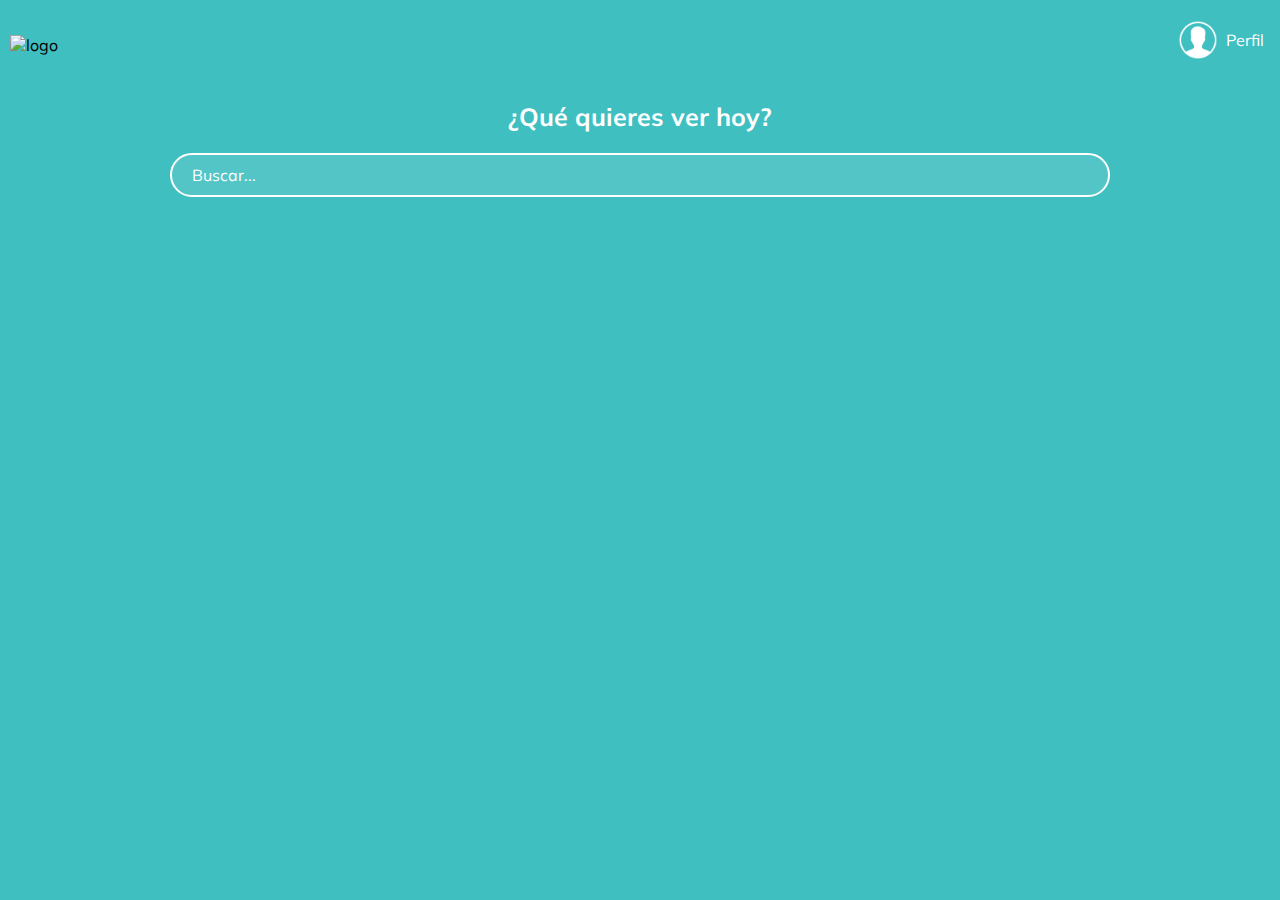
==== index.html @ 25638753 "Rename platzivideo por index" ====
<!DOCTYPE html>
<html lang="en">
<head>
    <meta charset="UTF-8">
    <meta name="viewport" content="width=device-width, initial-scale=1.0">
    <meta http-equiv="X-UA-Compatible" content="ie=edge">
    <link href="https://fonts.googleapis.com/css?family=Muli&display=swap" rel="stylesheet"> 
    <title>Platzi Video</title>
</head>
<style>
    body {
        margin: 0px;
        background-color: #40bfc1;
        font-family: 'Muli', sans-serif;
    }
    .header {
        background-color: #40bfc1;
        width: 100%;
        height: 80px;
        display: flex;
        justify-content: space-between;
        align-items: center;
    }
    .header__img {
        width: 200px;
        margin-left: 10px;
        margin-top: 10px;
    }
    .header__menu {
        margin-right: 8px;
    }
    .header__menu--profile {
        margin-right: 8px;
        /* width: 40px; */
        display: flex;
        align-items: center;
    }
    .header__menu--profile img {
        margin-right: 8px;
        width: 40px;
    }
    .header__menu--profile p {
        margin: 0px;
        color: white;
    }
    .header__menu ul {
        display: none;
        list-style: none;
        padding: 0px;
        position: absolute;
        width: 100px;
        text-align: right;
        margin: 0px 0px 0px -14px;
    }
    .header__menu:hover ul, ul:hover {
        display: block;
    }
    .header__menu li {
        margin: 5px 0px;
    }
    .header__menu li a {
        color: white;
        text-decoration: none;
    }
    .header__menu li a:hover {
        text-decoration: underline;
    }
    .main {
        height: 300px;
        text-align: center;
    }
    .main__title {
        color: white;
        font-size: 25px;
    }
    .input {
        background-color: rgba(255, 255, 255, 0.1);
        border: 2px solid white;
        border-radius: 25px;
        color: white;
        font-family: 'Muli', sans-serif;
        font-size: 16px;
        height: 40px;
        padding: 0px 20px;
        width: 70%;
        outline: none;
    }
    ::placeholder {
        color: white;
    }
</style>
<body>
    <header class="header">
        <img class="header__img" src="file:///Users/codi/platzi/2_Curso_Forntend_Developer/logo.png" alt="logo">
        <div class="header__menu">
            <div class="header__menu--profile">
                <img src="./perfil-icon.png" alt="user">
                <p>Perfil</p>
            </div>
            <ul>
                <li><a href="/">Cuenta</a></li>
                <li><a href="/">Cerrar Sesión</a></li>
            </ul>
        </div>
    </header>
    <section class="main">
        <h2 class="main__title">¿Qué quieres ver hoy?</h2>
        <input class="input" type="text" placeholder="Buscar...">
    </section>
    <section class="carousel">
        <div class="carousel__container">
            <div class="carousel__item">

            </div>
        </div>
    </section>
</body>
</html>
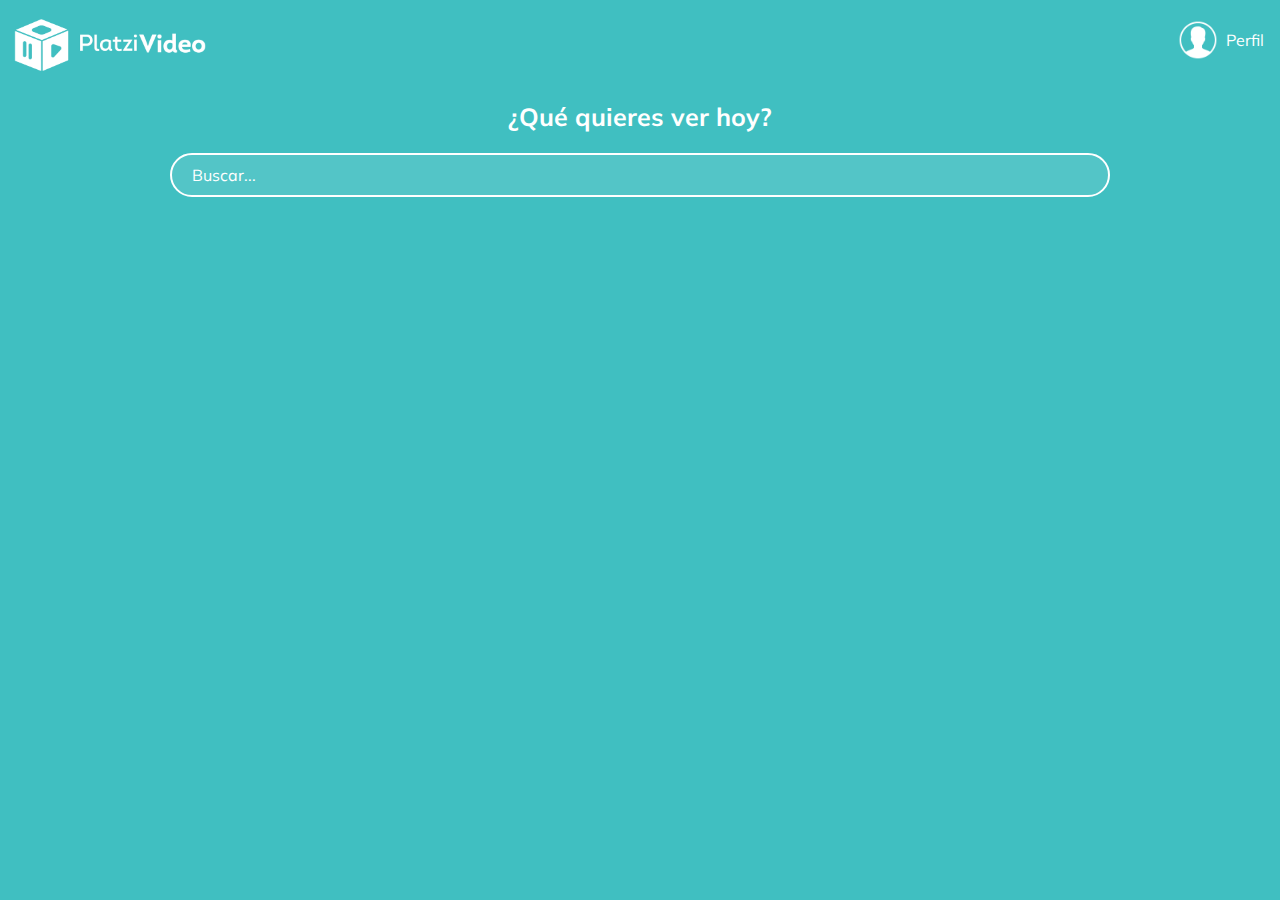
==== commit a62ba1d0: "Actualizando ruta de logo" ====
--- a/index.html
+++ b/index.html
@@ -91,7 +91,7 @@
 </style>
 <body>
     <header class="header">
-        <img class="header__img" src="file:///Users/codi/platzi/2_Curso_Forntend_Developer/logo.png" alt="logo">
+        <img class="header__img" src="logo.png" alt="logo">
         <div class="header__menu">
             <div class="header__menu--profile">
                 <img src="./perfil-icon.png" alt="user">
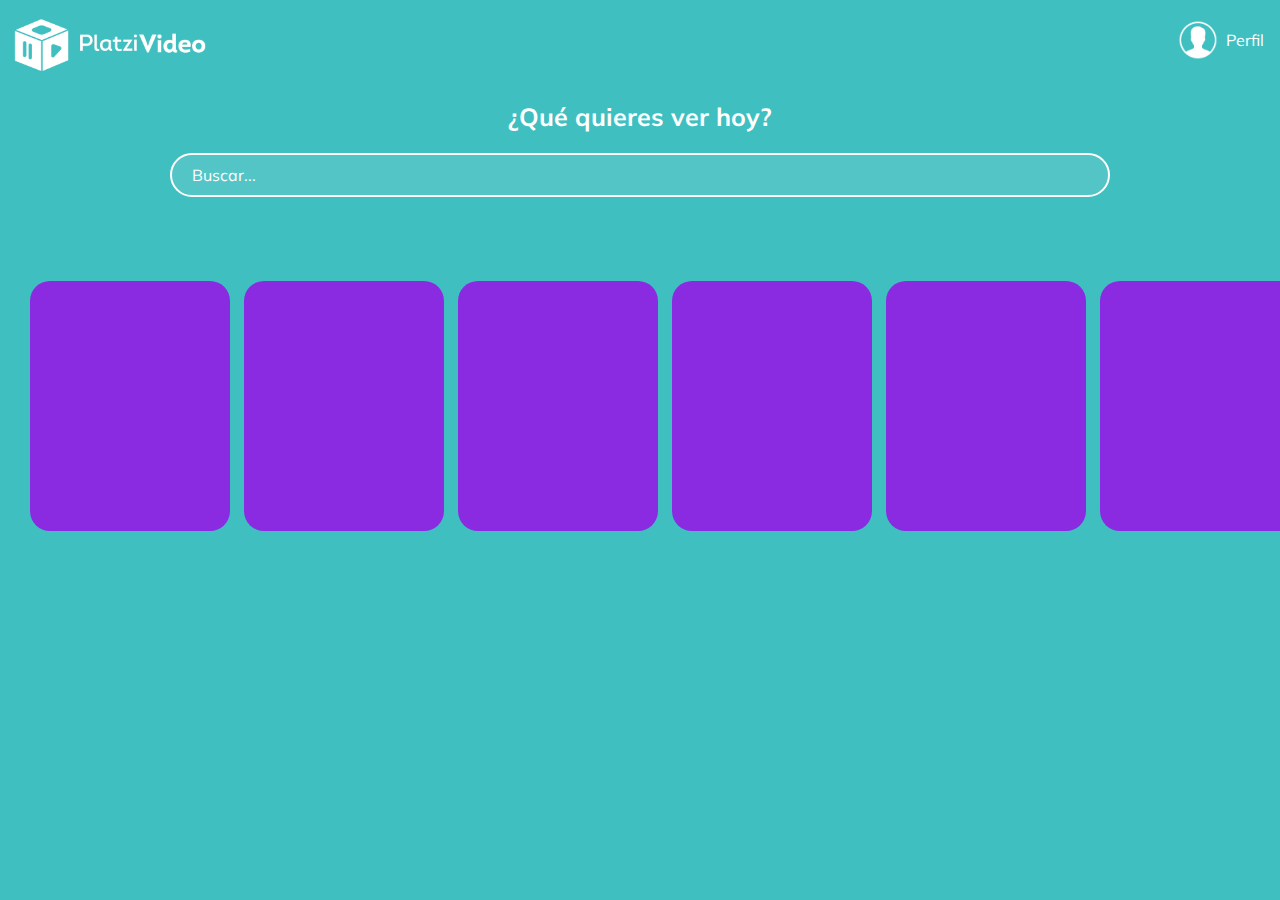
==== commit 55cb882c: "Creación de un carousel de imágenes con CSEstructura principal" ====
--- a/index.html
+++ b/index.html
@@ -66,7 +66,7 @@
         text-decoration: underline;
     }
     .main {
-        height: 300px;
+        height: 100px;
         text-align: center;
     }
     .main__title {
@@ -87,6 +87,40 @@
     }
     ::placeholder {
         color: white;
+    }
+    .carousel {
+        width: 100%;
+        overflow: scroll;
+        padding: 10px 30px;
+        position: relative;
+        margin: 0;
+    }
+    .carousel__container {
+        white-space: nowrap;
+        margin: 70px 0;
+        padding-bottom: 10px;
+    }
+    .carousel__item {
+        background-color: blueviolet;
+        width: 200px;
+        height: 250px;
+        border-radius: 20px;
+        overflow: hidden;
+        margin-right: 10px;
+        display: inline-block;
+        cursor: pointer;
+        transition: 450ms all;
+        transform-origin: center left;
+    }
+    .carousel__item:hover ~ .carousel__item{
+        transform: translate3d(60px, 0, 0);
+    }
+    .carousel__container:hover .carousel__item {
+        opacity: 0.3;
+    }
+    .carousel__container:hover .carousel__item:hover {
+        transform: scale(1.3);
+        opacity: 1;
     }
 </style>
 <body>
@@ -109,9 +143,15 @@
     </section>
     <section class="carousel">
         <div class="carousel__container">
-            <div class="carousel__item">
-
-            </div>
+            <div class="carousel__item"></div>
+            <div class="carousel__item"></div>
+            <div class="carousel__item"></div>
+            <div class="carousel__item"></div>
+            <div class="carousel__item"></div>
+            <div class="carousel__item"></div>
+            <div class="carousel__item"></div>
+            <div class="carousel__item"></div>
+            <div class="carousel__item"></div>
         </div>
     </section>
 </body>
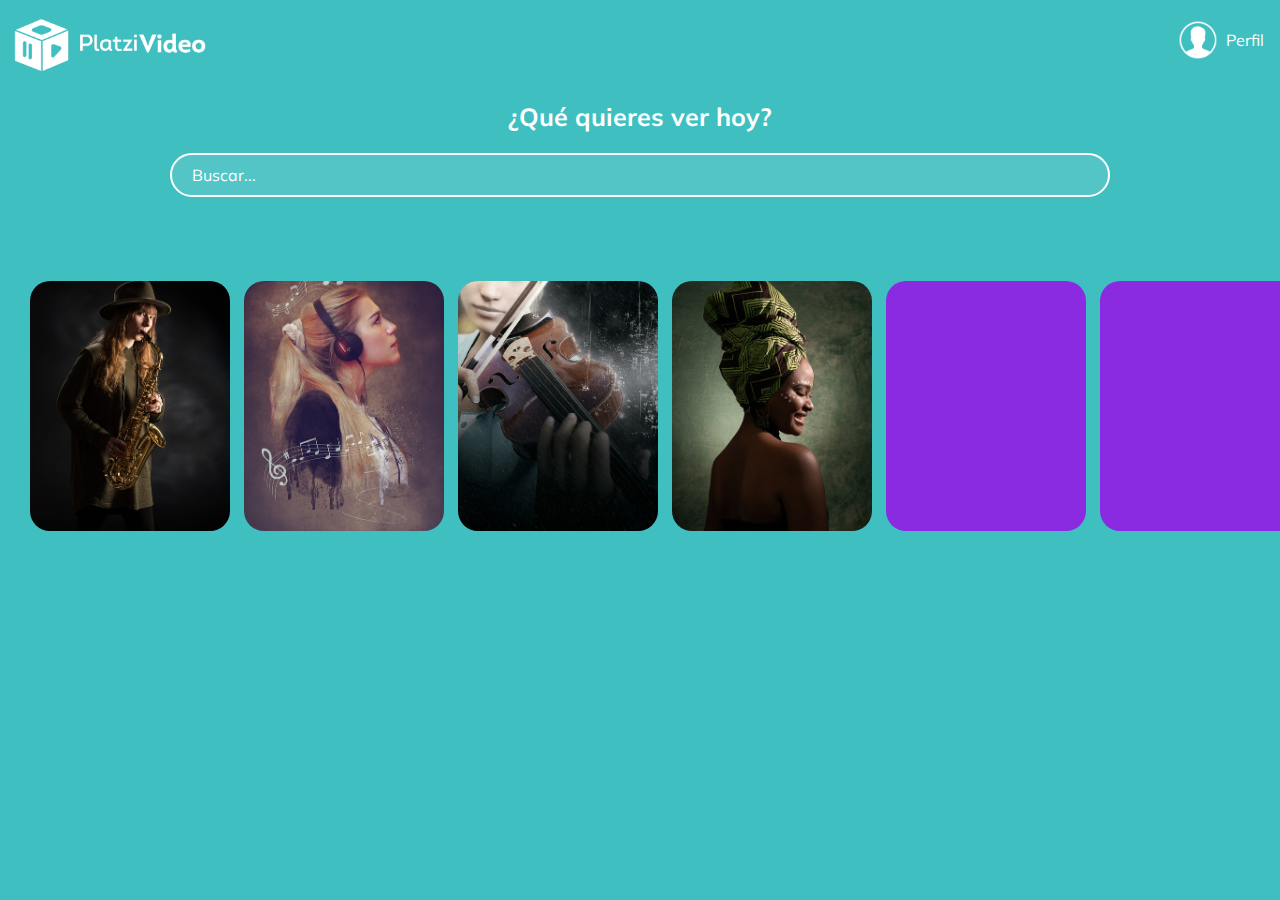
==== commit d8353c30: "Creación de un carousel de imagenes con CSS. Detalles de cada item" ====
--- a/index.html
+++ b/index.html
@@ -100,7 +100,7 @@
         margin: 70px 0;
         padding-bottom: 10px;
     }
-    .carousel__item {
+    .carousel-item {
         background-color: blueviolet;
         width: 200px;
         height: 250px;
@@ -108,20 +108,57 @@
         overflow: hidden;
         margin-right: 10px;
         display: inline-block;
-        cursor: pointer;
+        cursor: crosshair;
         transition: 450ms all;
         transform-origin: center left;
-    }
-    .carousel__item:hover ~ .carousel__item{
+        position: relative;
+    }
+    .carousel-item:hover ~ .carousel-item{
         transform: translate3d(60px, 0, 0);
     }
-    .carousel__container:hover .carousel__item {
+    .carousel__container:hover .carousel-item {
         opacity: 0.3;
     }
-    .carousel__container:hover .carousel__item:hover {
+    .carousel__container:hover .carousel-item:hover {
         transform: scale(1.3);
         opacity: 1;
     }
+    .carousel-item__img {
+        width: 200px;
+        height: 250px;
+        /* Para recuperar tamaño original de img */
+        object-fit: cover;
+    }
+    .carousel-item__details {
+        background: linear-gradient(to top, rgba(0,0,0,0.9) 0%, rgba(0,0,0,0) 100%);
+        font-size: 10px;
+        opacity: 0;
+        transition: 450ms opacity;
+        padding: 10px;
+        position: absolute;
+        top: 1;
+        left: 0;
+        right: 0;
+        bottom: 0;
+    }
+    .carousel-item:hover .carousel-item__details{
+        opacity: 1;
+    }
+    .carousel-item__details img {
+        width: 20px;
+        cursor: pointer;
+    }
+    .carousel-item__details p {
+        color: white;
+        margin: 3px 0 0 0;
+    }
+    .carousel-item__details--title{
+        font-size: 10px;
+    }
+    .carousel-item__details--subtitle{
+        font-size: 7px;
+    }
+
 </style>
 <body>
     <header class="header">
@@ -143,15 +180,55 @@
     </section>
     <section class="carousel">
         <div class="carousel__container">
-            <div class="carousel__item"></div>
-            <div class="carousel__item"></div>
-            <div class="carousel__item"></div>
-            <div class="carousel__item"></div>
-            <div class="carousel__item"></div>
-            <div class="carousel__item"></div>
-            <div class="carousel__item"></div>
-            <div class="carousel__item"></div>
-            <div class="carousel__item"></div>
+            <div class="carousel-item">
+                <img class="carousel-item__img" src="img/1.jpg" alt="random">
+                <div class="carousel-item__details">
+                    <div>
+                        <img src="https://img.icons8.com/flat_round/64/000000/plus.png" alt="play">
+                        <img src="https://img.icons8.com/flat_round/64/000000/play--v1.png" alt="plus">
+                    </div>
+                    <p class="carousel-item__details--title">Título descriptivo</p>
+                    <p class="carousel-item__details--subtitle">2019 16+ 114 minutos</p>
+                </div>
+            </div>
+            <div class="carousel-item">
+                <img class="carousel-item__img" src="img/2.jpg" alt="random">
+                <div class="carousel-item__details">
+                    <div>
+                        <img src="https://img.icons8.com/flat_round/64/000000/plus.png" alt="play">
+                        <img src="https://img.icons8.com/flat_round/64/000000/play--v1.png" alt="plus">
+                    </div>
+                    <p class="carousel-item__details--title">Título descriptivo</p>
+                    <p class="carousel-item__details--subtitle">2019 16+ 114 minutos</p>
+                </div>
+            </div>
+            <div class="carousel-item">
+                <img class="carousel-item__img" src="img/3.jpg" alt="random">
+                <div class="carousel-item__details">
+                    <div>
+                        <img src="https://img.icons8.com/flat_round/64/000000/plus.png" alt="play">
+                        <img src="https://img.icons8.com/flat_round/64/000000/play--v1.png" alt="plus">
+                    </div>
+                    <p class="carousel-item__details--title">Título descriptivo</p>
+                    <p class="carousel-item__details--subtitle">2019 16+ 114 minutos</p>
+                </div>
+            </div>
+            <div class="carousel-item">
+                <img class="carousel-item__img" src="img/4.jpg" alt="random">
+                <div class="carousel-item__details">
+                    <div>
+                        <img src="https://img.icons8.com/flat_round/64/000000/plus.png" alt="play">
+                        <img src="https://img.icons8.com/flat_round/64/000000/play--v1.png" alt="plus">
+                    </div>
+                    <p class="carousel-item__details--title">Título descriptivo</p>
+                    <p class="carousel-item__details--subtitle">2019 16+ 114 minutos</p>
+                </div>
+            </div>
+            <div class="carousel-item"></div>
+            <div class="carousel-item"></div>
+            <div class="carousel-item"></div>
+            <div class="carousel-item"></div>
+            <div class="carousel-item"></div>
         </div>
     </section>
 </body>
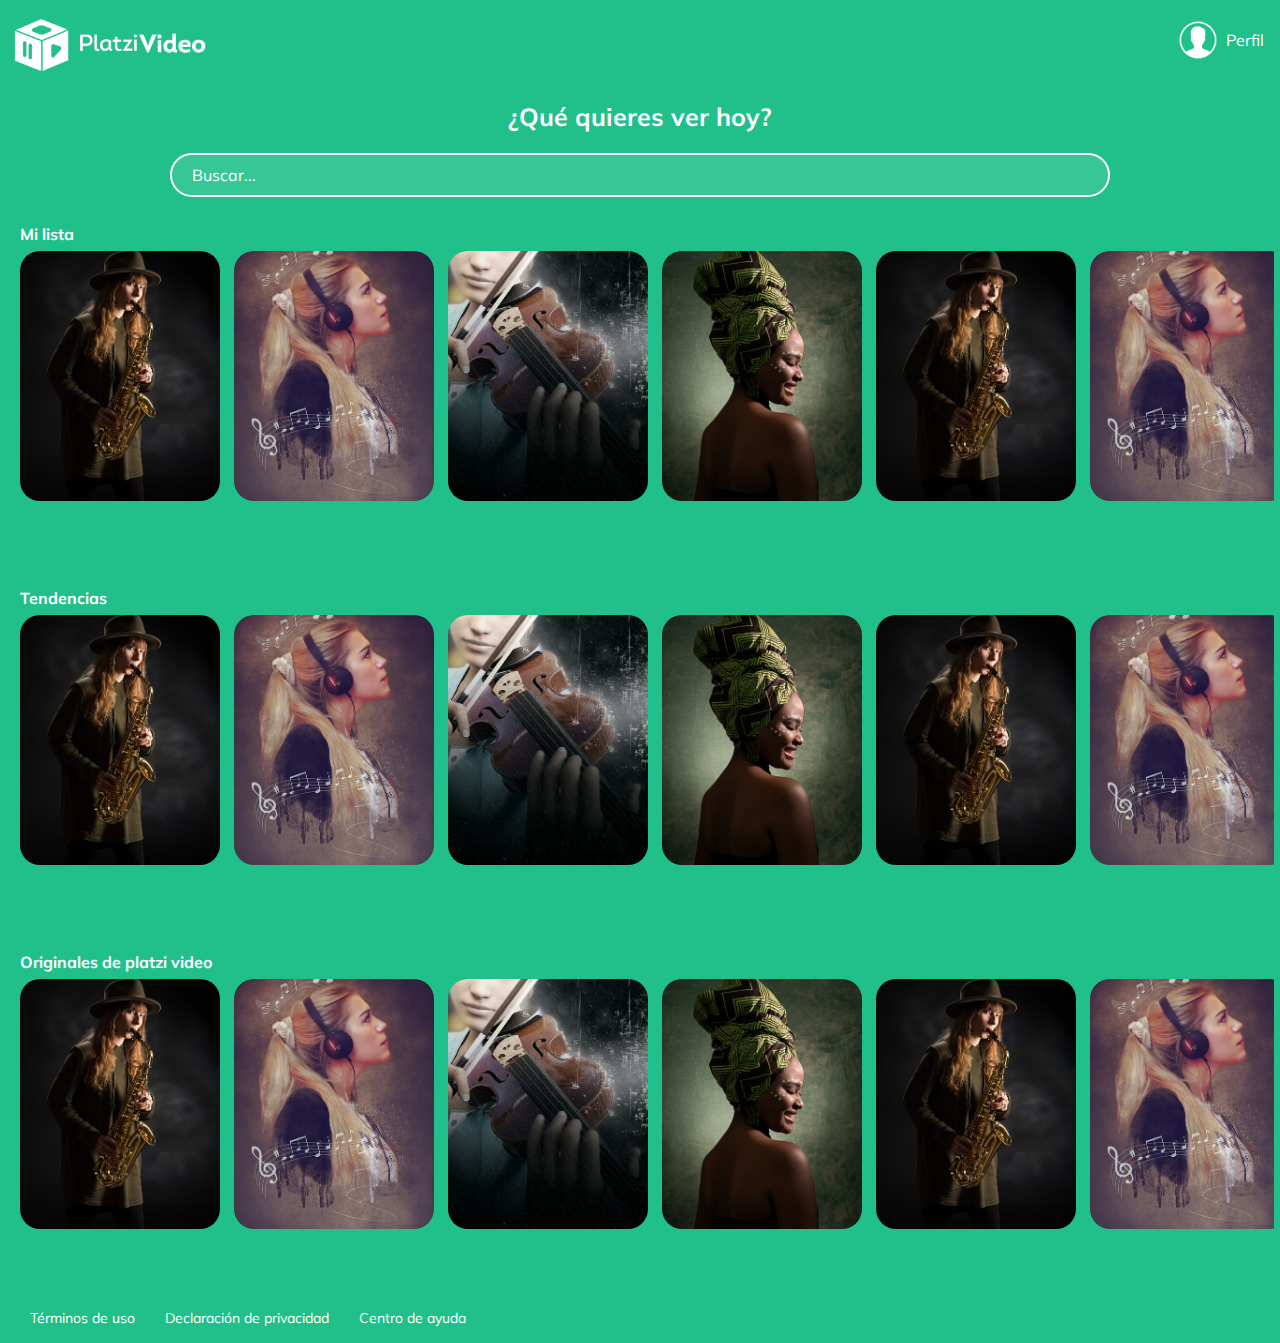
==== commit ee86ab01: "Creacion de sigin, sigup y 404" ====
--- a/index.html
+++ b/index.html
@@ -1,235 +1,319 @@
 <!DOCTYPE html>
 <html lang="en">
-<head>
-    <meta charset="UTF-8">
-    <meta name="viewport" content="width=device-width, initial-scale=1.0">
-    <meta http-equiv="X-UA-Compatible" content="ie=edge">
-    <link href="https://fonts.googleapis.com/css?family=Muli&display=swap" rel="stylesheet"> 
-    <title>Platzi Video</title>
-</head>
-<style>
-    body {
-        margin: 0px;
-        background-color: #40bfc1;
-        font-family: 'Muli', sans-serif;
-    }
-    .header {
-        background-color: #40bfc1;
-        width: 100%;
-        height: 80px;
-        display: flex;
-        justify-content: space-between;
-        align-items: center;
-    }
-    .header__img {
-        width: 200px;
-        margin-left: 10px;
-        margin-top: 10px;
-    }
-    .header__menu {
-        margin-right: 8px;
-    }
-    .header__menu--profile {
-        margin-right: 8px;
-        /* width: 40px; */
-        display: flex;
-        align-items: center;
-    }
-    .header__menu--profile img {
-        margin-right: 8px;
-        width: 40px;
-    }
-    .header__menu--profile p {
-        margin: 0px;
-        color: white;
-    }
-    .header__menu ul {
-        display: none;
-        list-style: none;
-        padding: 0px;
-        position: absolute;
-        width: 100px;
-        text-align: right;
-        margin: 0px 0px 0px -14px;
-    }
-    .header__menu:hover ul, ul:hover {
-        display: block;
-    }
-    .header__menu li {
-        margin: 5px 0px;
-    }
-    .header__menu li a {
-        color: white;
-        text-decoration: none;
-    }
-    .header__menu li a:hover {
-        text-decoration: underline;
-    }
-    .main {
-        height: 100px;
-        text-align: center;
-    }
-    .main__title {
-        color: white;
-        font-size: 25px;
-    }
-    .input {
-        background-color: rgba(255, 255, 255, 0.1);
-        border: 2px solid white;
-        border-radius: 25px;
-        color: white;
-        font-family: 'Muli', sans-serif;
-        font-size: 16px;
-        height: 40px;
-        padding: 0px 20px;
-        width: 70%;
-        outline: none;
-    }
-    ::placeholder {
-        color: white;
-    }
-    .carousel {
-        width: 100%;
-        overflow: scroll;
-        padding: 10px 30px;
-        position: relative;
-        margin: 0;
-    }
-    .carousel__container {
-        white-space: nowrap;
-        margin: 70px 0;
-        padding-bottom: 10px;
-    }
-    .carousel-item {
-        background-color: blueviolet;
-        width: 200px;
-        height: 250px;
-        border-radius: 20px;
-        overflow: hidden;
-        margin-right: 10px;
-        display: inline-block;
-        cursor: crosshair;
-        transition: 450ms all;
-        transform-origin: center left;
-        position: relative;
-    }
-    .carousel-item:hover ~ .carousel-item{
-        transform: translate3d(60px, 0, 0);
-    }
-    .carousel__container:hover .carousel-item {
-        opacity: 0.3;
-    }
-    .carousel__container:hover .carousel-item:hover {
-        transform: scale(1.3);
-        opacity: 1;
-    }
-    .carousel-item__img {
-        width: 200px;
-        height: 250px;
-        /* Para recuperar tamaño original de img */
-        object-fit: cover;
-    }
-    .carousel-item__details {
-        background: linear-gradient(to top, rgba(0,0,0,0.9) 0%, rgba(0,0,0,0) 100%);
-        font-size: 10px;
-        opacity: 0;
-        transition: 450ms opacity;
-        padding: 10px;
-        position: absolute;
-        top: 1;
-        left: 0;
-        right: 0;
-        bottom: 0;
-    }
-    .carousel-item:hover .carousel-item__details{
-        opacity: 1;
-    }
-    .carousel-item__details img {
-        width: 20px;
-        cursor: pointer;
-    }
-    .carousel-item__details p {
-        color: white;
-        margin: 3px 0 0 0;
-    }
-    .carousel-item__details--title{
-        font-size: 10px;
-    }
-    .carousel-item__details--subtitle{
-        font-size: 7px;
-    }
-
-</style>
-<body>
-    <header class="header">
-        <img class="header__img" src="logo.png" alt="logo">
-        <div class="header__menu">
-            <div class="header__menu--profile">
-                <img src="./perfil-icon.png" alt="user">
-                <p>Perfil</p>
+    <head>
+        <meta charset="UTF-8">
+        <meta name="viewport" content="width=device-width, initial-scale=1.0">
+        <meta http-equiv="X-UA-Compatible" content="ie=edge">
+        <link href="https://fonts.googleapis.com/css?family=Muli&display=swap" rel="stylesheet"> 
+        <link rel="stylesheet" href="./styles.css">
+        <title>Platzi Video</title>
+    </head>
+    <body>
+        <header class="header">
+            <img class="header__img" src="./assets/logo.png" alt="logo">
+            <div class="header__menu">
+                <div class="header__menu--profile">
+                    <img src="./assets/perfil-icon.png" alt="user">
+                    <p>Perfil</p>
+                </div>
+                <ul>
+                    <li><a href="/">Cuenta</a></li>
+                    <li><a href="/">Cerrar Sesión</a></li>
+                </ul>
             </div>
-            <ul>
-                <li><a href="/">Cuenta</a></li>
-                <li><a href="/">Cerrar Sesión</a></li>
-            </ul>
-        </div>
-    </header>
-    <section class="main">
-        <h2 class="main__title">¿Qué quieres ver hoy?</h2>
-        <input class="input" type="text" placeholder="Buscar...">
-    </section>
-    <section class="carousel">
-        <div class="carousel__container">
-            <div class="carousel-item">
-                <img class="carousel-item__img" src="img/1.jpg" alt="random">
-                <div class="carousel-item__details">
-                    <div>
-                        <img src="https://img.icons8.com/flat_round/64/000000/plus.png" alt="play">
-                        <img src="https://img.icons8.com/flat_round/64/000000/play--v1.png" alt="plus">
-                    </div>
-                    <p class="carousel-item__details--title">Título descriptivo</p>
-                    <p class="carousel-item__details--subtitle">2019 16+ 114 minutos</p>
+        </header>
+        <section class="main">
+            <h2 class="main__title">¿Qué quieres ver hoy?</h2>
+            <input class="input" type="text" placeholder="Buscar...">
+        </section>      
+
+        <section class="carousel">
+            <h2 class="categories__title">Mi lista</h2>
+            <div class="carousel__container">
+                <div class="carousel-item">
+                    <img class="carousel-item__img" src="./assets/1.jpg" alt="random">
+                    <div class="carousel-item__details">
+                        <div>
+                            <img src="https://img.icons8.com/flat_round/64/000000/plus.png" alt="play">
+                            <img src="https://img.icons8.com/flat_round/64/000000/play--v1.png" alt="plus">
+                        </div>
+                        <p class="carousel-item__details--title">Título descriptivo</p>
+                        <p class="carousel-item__details--subtitle">2019 16+ 114 minutos</p>
+                    </div>
+                </div>
+                <div class="carousel-item">
+                    <img class="carousel-item__img" src="./assets/2.jpg" alt="random">
+                    <div class="carousel-item__details">
+                        <div>
+                            <img src="https://img.icons8.com/flat_round/64/000000/plus.png" alt="play">
+                            <img src="https://img.icons8.com/flat_round/64/000000/play--v1.png" alt="plus">
+                        </div>
+                        <p class="carousel-item__details--title">Título descriptivo</p>
+                        <p class="carousel-item__details--subtitle">2019 16+ 114 minutos</p>
+                    </div>
+                </div>
+                <div class="carousel-item">
+                    <img class="carousel-item__img" src="./assets/3.jpg" alt="random">
+                    <div class="carousel-item__details">
+                        <div>
+                            <img src="https://img.icons8.com/flat_round/64/000000/plus.png" alt="play">
+                            <img src="https://img.icons8.com/flat_round/64/000000/play--v1.png" alt="plus">
+                        </div>
+                        <p class="carousel-item__details--title">Título descriptivo</p>
+                        <p class="carousel-item__details--subtitle">2019 16+ 114 minutos</p>
+                    </div>
+                </div>
+                <div class="carousel-item">
+                    <img class="carousel-item__img" src="./assets/4.jpg" alt="random">
+                    <div class="carousel-item__details">
+                        <div>
+                            <img src="https://img.icons8.com/flat_round/64/000000/plus.png" alt="play">
+                            <img src="https://img.icons8.com/flat_round/64/000000/play--v1.png" alt="plus">
+                        </div>
+                        <p class="carousel-item__details--title">Título descriptivo</p>
+                        <p class="carousel-item__details--subtitle">2019 16+ 114 minutos</p>
+                    </div>
+                </div>
+                <div class="carousel-item">
+                    <img class="carousel-item__img" src="assets/1.jpg" alt="random">
+                    <div class="carousel-item__details">
+                        <div>
+                            <img src="https://img.icons8.com/flat_round/64/000000/plus.png" alt="play">
+                            <img src="https://img.icons8.com/flat_round/64/000000/play--v1.png" alt="plus">
+                        </div>
+                        <p class="carousel-item__details--title">Título descriptivo</p>
+                        <p class="carousel-item__details--subtitle">2019 16+ 114 minutos</p>
+                    </div>
+                </div>
+                <div class="carousel-item">
+                    <img class="carousel-item__img" src="./assets/2.jpg" alt="random">
+                    <div class="carousel-item__details">
+                        <div>
+                            <img src="https://img.icons8.com/flat_round/64/000000/plus.png" alt="play">
+                            <img src="https://img.icons8.com/flat_round/64/000000/play--v1.png" alt="plus">
+                        </div>
+                        <p class="carousel-item__details--title">Título descriptivo</p>
+                        <p class="carousel-item__details--subtitle">2019 16+ 114 minutos</p>
+                    </div>
+                </div>
+                <div class="carousel-item">
+                    <img class="carousel-item__img" src="./assets/3.jpg" alt="random">
+                    <div class="carousel-item__details">
+                        <div>
+                            <img src="https://img.icons8.com/flat_round/64/000000/plus.png" alt="play">
+                            <img src="https://img.icons8.com/flat_round/64/000000/play--v1.png" alt="plus">
+                        </div>
+                        <p class="carousel-item__details--title">Título descriptivo</p>
+                        <p class="carousel-item__details--subtitle">2019 16+ 114 minutos</p>
+                    </div>
+                </div>
+                <div class="carousel-item">
+                    <img class="carousel-item__img" src="./assets/4.jpg" alt="random">
+                    <div class="carousel-item__details">
+                        <div>
+                            <img src="https://img.icons8.com/flat_round/64/000000/plus.png" alt="play">
+                            <img src="https://img.icons8.com/flat_round/64/000000/play--v1.png" alt="plus">
+                        </div>
+                        <p class="carousel-item__details--title">Título descriptivo</p>
+                        <p class="carousel-item__details--subtitle">2019 16+ 114 minutos</p>
+                    </div>
                 </div>
             </div>
-            <div class="carousel-item">
-                <img class="carousel-item__img" src="img/2.jpg" alt="random">
-                <div class="carousel-item__details">
-                    <div>
-                        <img src="https://img.icons8.com/flat_round/64/000000/plus.png" alt="play">
-                        <img src="https://img.icons8.com/flat_round/64/000000/play--v1.png" alt="plus">
-                    </div>
-                    <p class="carousel-item__details--title">Título descriptivo</p>
-                    <p class="carousel-item__details--subtitle">2019 16+ 114 minutos</p>
+        </section>
+
+        <section class="carousel">
+            <h2 class="categories__title">Tendencias</h2>
+            <div class="carousel__container">
+                <div class="carousel-item">
+                    <img class="carousel-item__img" src="assets/1.jpg" alt="random">
+                    <div class="carousel-item__details">
+                        <div>
+                            <img src="https://img.icons8.com/flat_round/64/000000/plus.png" alt="play">
+                            <img src="https://img.icons8.com/flat_round/64/000000/play--v1.png" alt="plus">
+                        </div>
+                        <p class="carousel-item__details--title">Título descriptivo</p>
+                        <p class="carousel-item__details--subtitle">2019 16+ 114 minutos</p>
+                    </div>
+                </div>
+                <div class="carousel-item">
+                    <img class="carousel-item__img" src="./assets/2.jpg" alt="random">
+                    <div class="carousel-item__details">
+                        <div>
+                            <img src="https://img.icons8.com/flat_round/64/000000/plus.png" alt="play">
+                            <img src="https://img.icons8.com/flat_round/64/000000/play--v1.png" alt="plus">
+                        </div>
+                        <p class="carousel-item__details--title">Título descriptivo</p>
+                        <p class="carousel-item__details--subtitle">2019 16+ 114 minutos</p>
+                    </div>
+                </div>
+                <div class="carousel-item">
+                    <img class="carousel-item__img" src="./assets/3.jpg" alt="random">
+                    <div class="carousel-item__details">
+                        <div>
+                            <img src="https://img.icons8.com/flat_round/64/000000/plus.png" alt="play">
+                            <img src="https://img.icons8.com/flat_round/64/000000/play--v1.png" alt="plus">
+                        </div>
+                        <p class="carousel-item__details--title">Título descriptivo</p>
+                        <p class="carousel-item__details--subtitle">2019 16+ 114 minutos</p>
+                    </div>
+                </div>
+                <div class="carousel-item">
+                    <img class="carousel-item__img" src="./assets/4.jpg" alt="random">
+                    <div class="carousel-item__details">
+                        <div>
+                            <img src="https://img.icons8.com/flat_round/64/000000/plus.png" alt="play">
+                            <img src="https://img.icons8.com/flat_round/64/000000/play--v1.png" alt="plus">
+                        </div>
+                        <p class="carousel-item__details--title">Título descriptivo</p>
+                        <p class="carousel-item__details--subtitle">2019 16+ 114 minutos</p>
+                    </div>
+                </div>
+                <div class="carousel-item">
+                    <img class="carousel-item__img" src="./assets/1.jpg" alt="random">
+                    <div class="carousel-item__details">
+                        <div>
+                            <img src="https://img.icons8.com/flat_round/64/000000/plus.png" alt="play">
+                            <img src="https://img.icons8.com/flat_round/64/000000/play--v1.png" alt="plus">
+                        </div>
+                        <p class="carousel-item__details--title">Título descriptivo</p>
+                        <p class="carousel-item__details--subtitle">2019 16+ 114 minutos</p>
+                    </div>
+                </div>
+                <div class="carousel-item">
+                    <img class="carousel-item__img" src="./assets/2.jpg" alt="random">
+                    <div class="carousel-item__details">
+                        <div>
+                            <img src="https://img.icons8.com/flat_round/64/000000/plus.png" alt="play">
+                            <img src="https://img.icons8.com/flat_round/64/000000/play--v1.png" alt="plus">
+                        </div>
+                        <p class="carousel-item__details--title">Título descriptivo</p>
+                        <p class="carousel-item__details--subtitle">2019 16+ 114 minutos</p>
+                    </div>
+                </div>
+                <div class="carousel-item">
+                    <img class="carousel-item__img" src="./assets/4.jpg" alt="random">
+                    <div class="carousel-item__details">
+                        <div>
+                            <img src="https://img.icons8.com/flat_round/64/000000/plus.png" alt="play">
+                            <img src="https://img.icons8.com/flat_round/64/000000/play--v1.png" alt="plus">
+                        </div>
+                        <p class="carousel-item__details--title">Título descriptivo</p>
+                        <p class="carousel-item__details--subtitle">2019 16+ 114 minutos</p>
+                    </div>
+                </div>
+                <div class="carousel-item">
+                    <img class="carousel-item__img" src="./assets/1.jpg" alt="random">
+                    <div class="carousel-item__details">
+                        <div>
+                            <img src="https://img.icons8.com/flat_round/64/000000/plus.png" alt="play">
+                            <img src="https://img.icons8.com/flat_round/64/000000/play--v1.png" alt="plus">
+                        </div>
+                        <p class="carousel-item__details--title">Título descriptivo</p>
+                        <p class="carousel-item__details--subtitle">2019 16+ 114 minutos</p>
+                    </div>
                 </div>
             </div>
-            <div class="carousel-item">
-                <img class="carousel-item__img" src="img/3.jpg" alt="random">
-                <div class="carousel-item__details">
-                    <div>
-                        <img src="https://img.icons8.com/flat_round/64/000000/plus.png" alt="play">
-                        <img src="https://img.icons8.com/flat_round/64/000000/play--v1.png" alt="plus">
-                    </div>
-                    <p class="carousel-item__details--title">Título descriptivo</p>
-                    <p class="carousel-item__details--subtitle">2019 16+ 114 minutos</p>
+        </section>
+
+        <section class="carousel">
+            <h2 class="categories__title">Originales de platzi video</h2>
+            <div class="carousel__container">
+                <div class="carousel-item">
+                    <img class="carousel-item__img" src="./assets/1.jpg" alt="random">
+                    <div class="carousel-item__details">
+                        <div>
+                            <img src="https://img.icons8.com/flat_round/64/000000/plus.png" alt="play">
+                            <img src="https://img.icons8.com/flat_round/64/000000/play--v1.png" alt="plus">
+                        </div>
+                        <p class="carousel-item__details--title">Título descriptivo</p>
+                        <p class="carousel-item__details--subtitle">2019 16+ 114 minutos</p>
+                    </div>
+                </div>
+                <div class="carousel-item">
+                    <img class="carousel-item__img" src="./assets/2.jpg" alt="random">
+                    <div class="carousel-item__details">
+                        <div>
+                            <img src="https://img.icons8.com/flat_round/64/000000/plus.png" alt="play">
+                            <img src="https://img.icons8.com/flat_round/64/000000/play--v1.png" alt="plus">
+                        </div>
+                        <p class="carousel-item__details--title">Título descriptivo</p>
+                        <p class="carousel-item__details--subtitle">2019 16+ 114 minutos</p>
+                    </div>
+                </div>
+                <div class="carousel-item">
+                    <img class="carousel-item__img" src="./assets/3.jpg" alt="random">
+                    <div class="carousel-item__details">
+                        <div>
+                            <img src="https://img.icons8.com/flat_round/64/000000/plus.png" alt="play">
+                            <img src="https://img.icons8.com/flat_round/64/000000/play--v1.png" alt="plus">
+                        </div>
+                        <p class="carousel-item__details--title">Título descriptivo</p>
+                        <p class="carousel-item__details--subtitle">2019 16+ 114 minutos</p>
+                    </div>
+                </div>
+                <div class="carousel-item">
+                    <img class="carousel-item__img" src="./assets/4.jpg" alt="random">
+                    <div class="carousel-item__details">
+                        <div>
+                            <img src="https://img.icons8.com/flat_round/64/000000/plus.png" alt="play">
+                            <img src="https://img.icons8.com/flat_round/64/000000/play--v1.png" alt="plus">
+                        </div>
+                        <p class="carousel-item__details--title">Título descriptivo</p>
+                        <p class="carousel-item__details--subtitle">2019 16+ 114 minutos</p>
+                    </div>
+                </div>
+                <div class="carousel-item">
+                    <img class="carousel-item__img" src="./assets/1.jpg" alt="random">
+                    <div class="carousel-item__details">
+                        <div>
+                            <img src="https://img.icons8.com/flat_round/64/000000/plus.png" alt="play">
+                            <img src="https://img.icons8.com/flat_round/64/000000/play--v1.png" alt="plus">
+                        </div>
+                        <p class="carousel-item__details--title">Título descriptivo</p>
+                        <p class="carousel-item__details--subtitle">2019 16+ 114 minutos</p>
+                    </div>
+                </div>
+                <div class="carousel-item">
+                    <img class="carousel-item__img" src="./assets/2.jpg" alt="random">
+                    <div class="carousel-item__details">
+                        <div>
+                            <img src="https://img.icons8.com/flat_round/64/000000/plus.png" alt="play">
+                            <img src="https://img.icons8.com/flat_round/64/000000/play--v1.png" alt="plus">
+                        </div>
+                        <p class="carousel-item__details--title">Título descriptivo</p>
+                        <p class="carousel-item__details--subtitle">2019 16+ 114 minutos</p>
+                    </div>
+                </div>
+                <div class="carousel-item">
+                    <img class="carousel-item__img" src="./assets/4.jpg" alt="random">
+                    <div class="carousel-item__details">
+                        <div>
+                            <img src="https://img.icons8.com/flat_round/64/000000/plus.png" alt="play">
+                            <img src="https://img.icons8.com/flat_round/64/000000/play--v1.png" alt="plus">
+                        </div>
+                        <p class="carousel-item__details--title">Título descriptivo</p>
+                        <p class="carousel-item__details--subtitle">2019 16+ 114 minutos</p>
+                    </div>
+                </div>
+                <div class="carousel-item">
+                    <img class="carousel-item__img" src="./assets/3.jpg" alt="random">
+                    <div class="carousel-item__details">
+                        <div>
+                            <img src="https://img.icons8.com/flat_round/64/000000/plus.png" alt="play">
+                            <img src="https://img.icons8.com/flat_round/64/000000/play--v1.png" alt="plus">
+                        </div>
+                        <p class="carousel-item__details--title">Título descriptivo</p>
+                        <p class="carousel-item__details--subtitle">2019 16+ 114 minutos</p>
+                    </div>
                 </div>
             </div>
-            <div class="carousel-item">
-                <img class="carousel-item__img" src="img/4.jpg" alt="random">
-                <div class="carousel-item__details">
-                    <div>
-                        <img src="https://img.icons8.com/flat_round/64/000000/plus.png" alt="play">
-                        <img src="https://img.icons8.com/flat_round/64/000000/play--v1.png" alt="plus">
-                    </div>
-                    <p class="carousel-item__details--title">Título descriptivo</p>
-                    <p class="carousel-item__details--subtitle">2019 16+ 114 minutos</p>
-                </div>
-            </div>
-            <div class="carousel-item"></div>
-            <div class="carousel-item"></div>
-            <div class="carousel-item"></div>
-            <div class="carousel-item"></div>
-            <div class="carousel-item"></div>
-        </div>
-    </section>
-</body>
+        </section>
+
+
+        <footer class="footer">
+            <a href="/">Términos de uso</a>
+            <a href="/">Declaración de privacidad</a>
+            <a href="/">Centro de ayuda</a>
+        </footer>
+    </body>
 </html>--- a/styles.css
+++ b/styles.css
@@ -0,0 +1,185 @@
+body {
+    margin: 0px;
+    background-color: #21c08b;
+    font-family: 'Muli', sans-serif;
+    max-width: 100%;
+    /* overflow-x: hidden; */
+}
+.header {
+    background-color: #21c08b;
+    width: 100%;
+    height: 80px;
+    display: flex;
+    justify-content: space-between;
+    align-items: center;
+}
+.header__img {
+    width: 200px;
+    margin-left: 10px;
+    margin-top: 10px;
+}
+.header__menu {
+    margin-right: 8px;
+}
+.header__menu--profile {
+    margin-right: 8px;
+    /* width: 40px; */
+    display: flex;
+    align-items: center;
+}
+.header__menu--profile img {
+    margin-right: 8px;
+    width: 40px;
+}
+.header__menu--profile p {
+    margin: 0px;
+    color: white;
+}
+.header__menu ul {
+    display: none;
+    list-style: none;
+    padding: 0px;
+    position: absolute;
+    width: 100px;
+    text-align: right;
+    margin: 0px 0px 0px -14px;
+}
+.header__menu:hover ul, ul:hover {
+    display: block;
+}
+.header__menu li {
+    margin: 5px 0px;
+}
+.header__menu li a {
+    color: white;
+    text-decoration: none;
+}
+.header__menu li a:hover {
+    text-decoration: underline;
+}
+.main {
+    height: 100px;
+    text-align: center;
+}
+.main__title {
+    color: white;
+    font-size: 25px;
+}
+
+.categories__title {
+    color: white;
+    font-size: 16px;
+    position: absolute;
+    padding-left: 10px;
+    width: 100%;
+}
+
+.input {
+    background-color: rgba(255, 255, 255, 0.1);
+    border: 2px solid white;
+    border-radius: 25px;
+    color: white;
+    font-family: 'Muli', sans-serif;
+    font-size: 16px;
+    height: 40px;
+    padding: 0px 20px;
+    width: 70%;
+    outline: none;
+}
+::placeholder {
+    color: white;
+}
+.carousel {
+    width: 98%;
+    overflow: scroll;
+    padding: 10px 10px;
+    position: relative;
+    margin: 0;
+}
+.carousel__container {
+    white-space: nowrap;
+    margin: 40px 10px;
+    padding-bottom: 10px;
+}
+.carousel-item {
+    background-color: blueviolet;
+    width: 200px;
+    height: 250px;
+    border-radius: 20px;
+    overflow: hidden;
+    margin-right: 10px;
+    display: inline-block;
+    cursor: crosshair;
+    transition: 450ms all;
+    transform-origin: center left;
+    position: relative;
+}
+.carousel-item:hover ~ .carousel-item{
+    transform: translate3d(60px, 0, 0);
+}
+.carousel__container:hover .carousel-item {
+    opacity: 0.3;
+}
+.carousel__container:hover .carousel-item:hover {
+    transform: scale(1.3);
+    opacity: 1;
+}
+.carousel-item__img {
+    width: 200px;
+    height: 250px;
+    /* Para recuperar tamaño original de img */
+    object-fit: cover;
+}
+.carousel-item__details {
+    background: linear-gradient(to top, rgba(0,0,0,0.9) 0%, rgba(0,0,0,0) 100%);
+    font-size: 10px;
+    opacity: 0;
+    transition: 450ms opacity;
+    padding: 10px;
+    position: absolute;
+    top: 1;
+    left: 0;
+    right: 0;
+    bottom: 0;
+}
+.carousel-item:hover .carousel-item__details{
+    opacity: 1;
+}
+.carousel-item__details img {
+    width: 20px;
+    cursor: pointer;
+}
+.carousel-item__details p {
+    color: white;
+    margin: 3px 0 0 0;
+}
+.carousel-item__details--title{
+    font-size: 10px;
+}
+.carousel-item__details--subtitle{
+    font-size: 7px;
+}
+
+.footer {
+    background-color: #21c08b;
+    display: flex;
+    align-items: center;
+    height: 50px;
+    width: 100%;
+}
+.footer a {
+    color: white;
+    cursor: pointer;
+    font-size: 14px;
+    padding-left: 30px;
+    text-decoration: none;
+}
+.footer a:hover {
+    text-decoration: underline;
+}
+@media only screen and (max-width: 600px) {
+    .footer {
+        align-items: flex-start;
+        flex-direction: column;
+    }
+}